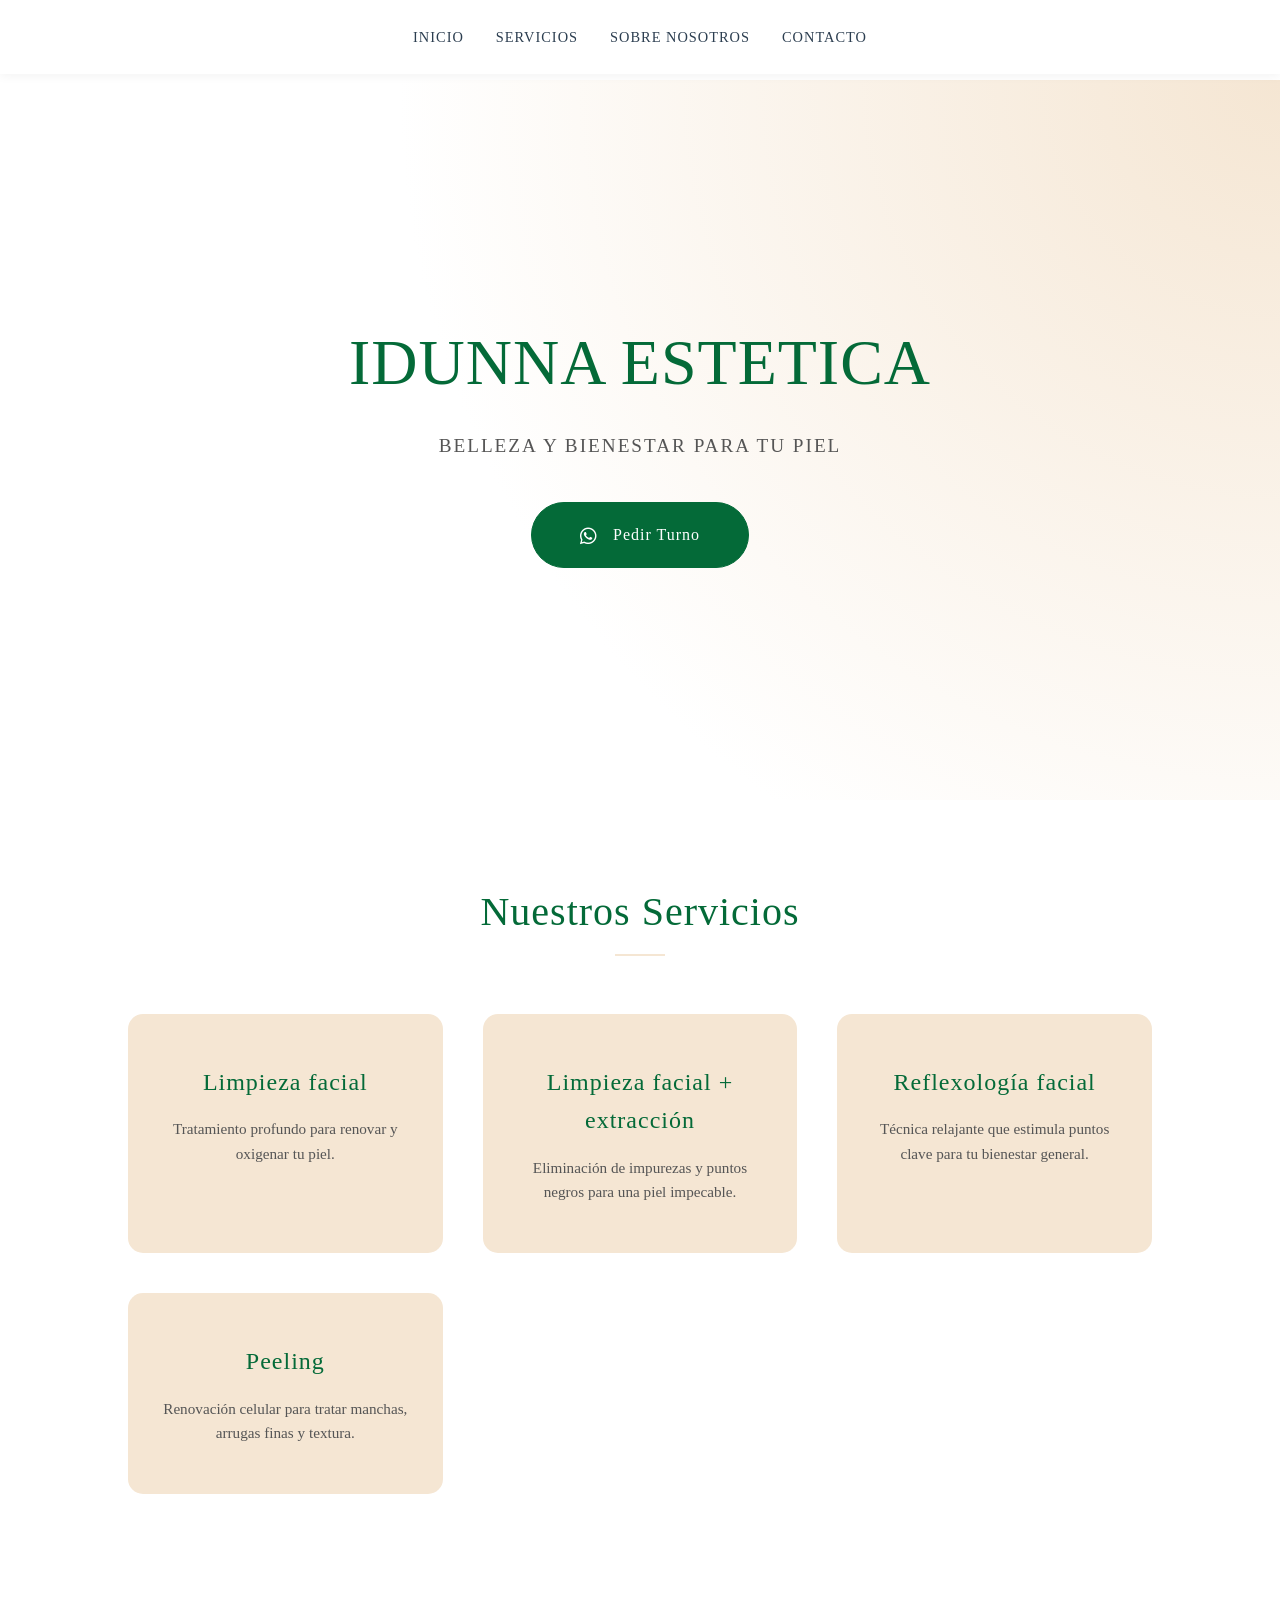
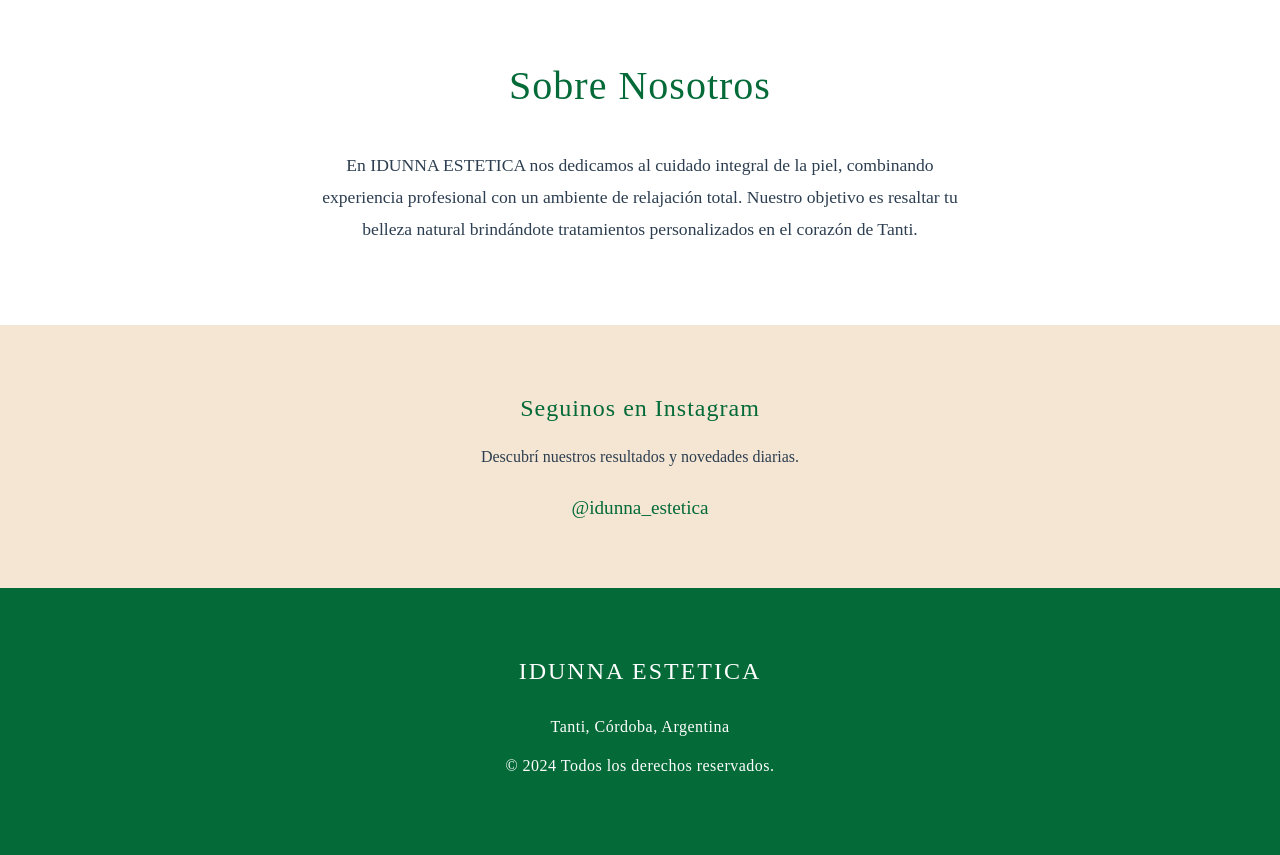
==== index.html @ 8942f12d "Primera versión web IDUNNA ESTETICA" ====
<!DOCTYPE html>
<html lang="es">

<head>
    <meta charset="UTF-8">
    <meta name="viewport" content="width=device-width, initial-scale=1.0">
    <title>IDUNNA ESTETICA - Belleza y bienestar para tu piel</title>
    <link rel="stylesheet" href="style.css">
    <!-- Font Awesome para el icono de WhatsApp -->
    <link rel="stylesheet" href="https://cdnjs.cloudflare.com/ajax/libs/font-awesome/6.0.0/css/all.min.css">

</head>

<body>

    <header>
        <nav>
            <ul>
                <li><a href="#inicio">Inicio</a></li>
                <li><a href="#servicios">Servicios</a></li>
                <li><a href="#sobre-nosotros">Sobre Nosotros</a></li>
                <li><a href="#contacto">Contacto</a></li>
            </ul>
        </nav>
    </header>

    <main>
        <!-- Sección Hero -->
        <section id="inicio">
            <h1>IDUNNA ESTETICA</h1>
            <p>Belleza y bienestar para tu piel</p>
            <a href="https://wa.me/5493541217172?text=Hola%20quiero%20pedir%20un%20turno%20en%20IDUNNA%20ESTETICA%20😊"
                target="_blank" rel="noopener noreferrer">
                <i class="fab fa-whatsapp"></i> Pedir Turno
            </a>
        </section>

        <!-- Sección Servicios -->
        <section id="servicios">
            <h2>Nuestros Servicios</h2>
            <div class="servicios-grid">
                <article class="servicio-card">
                    <h3>Limpieza facial</h3>
                    <p>Tratamiento profundo para renovar y oxigenar tu piel.</p>
                </article>
                <article class="servicio-card">
                    <h3>Limpieza facial + extracción</h3>
                    <p>Eliminación de impurezas y puntos negros para una piel impecable.</p>
                </article>
                <article class="servicio-card">
                    <h3>Reflexología facial</h3>
                    <p>Técnica relajante que estimula puntos clave para tu bienestar general.</p>
                </article>
                <article class="servicio-card">
                    <h3>Peeling</h3>
                    <p>Renovación celular para tratar manchas, arrugas finas y textura.</p>
                </article>
            </div>
        </section>

        <!-- Sección Sobre Nosotros -->
        <section id="sobre-nosotros">
            <h2>Sobre Nosotros</h2>
            <p>En IDUNNA ESTETICA nos dedicamos al cuidado integral de la piel, combinando experiencia profesional con
                un ambiente de relajación total. Nuestro objetivo es resaltar tu belleza natural brindándote
                tratamientos personalizados en el corazón de Tanti.</p>
        </section>

        <!-- Sección Instagram -->
        <section id="instagram">
            <h2>Seguinos en Instagram</h2>
            <p>Descubrí nuestros resultados y novedades diarias.</p>
            <a href="https://www.instagram.com/idunna_estetica?igsh=b3F4aGJtcGxvbm43"
                target="_blank">@idunna_estetica</a>
        </section>
    </main>

    <footer>
        <p>IDUNNA ESTETICA</p>
        <p>Tanti, Córdoba, Argentina</p>
        <p>&copy; 2024 Todos los derechos reservados.</p>
    </footer>

</body>

</html>
---- style.css ----
/* 
   IDUNNA ESTETICA - System Design
   Colors: Verde Esmeralda (#046A38), Beige (#F5E6D3), Blanco (#FFFFFF)
*/

/* Reset & Base Styles */
* {
    margin: 0;
    padding: 0;
    box-sizing: border-box;
}

:root {
    --emerald: #046A38;
    --emerald-light: #068a4a;
    --beige: #F5E6D3;
    --white: #FFFFFF;
    --text-dark: #2C3E50;
    --text-muted: #555555;
    --transition: all 0.3s ease;
}

html {
    scroll-behavior: smooth;
}

body {
    font-family: 'Playfair Display', serif, 'Inter', -apple-system, BlinkMacSystemFont, "Segoe UI", Roboto, sans-serif;
    line-height: 1.6;
    color: var(--text-dark);
    background-color: var(--white);
    overflow-x: hidden;
}

/* Typography Mockup (Using system fonts + fallback for elegance) */
h1,
h2,
h3 {
    font-weight: 500;
    letter-spacing: 1px;
    color: var(--emerald);
}

/* Header & Navigation */
header {
    background-color: var(--white);
    padding: 1.5rem 5%;
    position: fixed;
    width: 100%;
    top: 0;
    z-index: 1000;
    box-shadow: 0 2px 10px rgba(0, 0, 0, 0.05);
}

nav ul {
    display: flex;
    justify-content: center;
    list-style: none;
    gap: 2rem;
}

nav ul li a {
    text-decoration: none;
    color: var(--text-dark);
    font-weight: 400;
    font-size: 0.9rem;
    text-transform: uppercase;
    letter-spacing: 1px;
    transition: var(--transition);
}

nav ul li a:hover {
    color: var(--emerald);
}

/* Main Content Spacing */
main {
    margin-top: 80px;
    /* Offset for fixed header */
}

section {
    padding: 5rem 10%;
    text-align: center;
}

/* Hero Section */
#inicio {
    height: 80vh;
    display: flex;
    flex-direction: column;
    justify-content: center;
    align-items: center;
    background: radial-gradient(circle at top right, var(--beige) 0%, var(--white) 60%);
}

#inicio h1 {
    font-size: 4rem;
    margin-bottom: 1rem;
    animation: fadeInUp 1s ease;
}

#inicio p {
    font-size: 1.2rem;
    color: var(--text-muted);
    margin-bottom: 2.5rem;
    letter-spacing: 2px;
    text-transform: uppercase;
    font-weight: 300;
}

#inicio a {
    background-color: var(--emerald);
    color: var(--white);
    padding: 1.2rem 3rem;
    text-decoration: none;
    border-radius: 50px;
    font-size: 1rem;
    letter-spacing: 1px;
    transition: var(--transition);
    border: 1px solid var(--emerald);
}

#inicio a i {
    margin-right: 10px;
    font-size: 1.2rem;
    vertical-align: middle;
}

#inicio a:hover {
    background-color: transparent;
    color: var(--emerald);
    transform: translateY(-3px);
    box-shadow: 0 5px 15px rgba(4, 106, 56, 0.2);
}

/* Services Section */
#servicios h2 {
    font-size: 2.5rem;
    margin-bottom: 3rem;
    position: relative;
    display: inline-block;
}

#servicios h2::after {
    content: '';
    display: block;
    width: 50px;
    height: 2px;
    background: var(--beige);
    margin: 10px auto;
}

.servicios-grid {
    display: grid;
    grid-template-columns: repeat(auto-fit, minmax(280px, 1fr));
    gap: 2.5rem;
}

.servicio-card {
    background-color: var(--beige);
    padding: 3rem 2rem;
    border-radius: 15px;
    transition: var(--transition);
    border: 1px solid transparent;
}

.servicio-card:hover {
    transform: translateY(-10px);
    box-shadow: 0 15px 30px rgba(0, 0, 0, 0.05);
    border-color: var(--emerald);
}

.servicio-card h3 {
    font-size: 1.5rem;
    margin-bottom: 1rem;
}

.servicio-card p {
    font-size: 0.95rem;
    color: var(--text-muted);
}

/* About Us Section */
#sobre-nosotros {
    background-color: var(--white);
    max-width: 900px;
    margin: 0 auto;
}

#sobre-nosotros h2 {
    font-size: 2.5rem;
    margin-bottom: 2rem;
}

#sobre-nosotros p {
    font-size: 1.1rem;
    line-height: 1.8;
    color: var(--text-dark);
    font-weight: 300;
}

/* Instagram Section */
#instagram {
    background-color: var(--beige);
    padding: 4rem 10%;
}

#instagram h2 {
    margin-bottom: 1rem;
}

#instagram a {
    display: inline-block;
    margin-top: 1.5rem;
    font-size: 1.2rem;
    color: var(--emerald);
    text-decoration: none;
    font-weight: 500;
    transition: var(--transition);
}

#instagram a:hover {
    opacity: 0.7;
    transform: scale(1.05);
}

/* Footer */
footer {
    background-color: var(--emerald);
    color: var(--white);
    padding: 4rem 10%;
    text-align: center;
}

footer p {
    margin-bottom: 0.8rem;
    font-weight: 300;
    letter-spacing: 0.5px;
}

footer p:first-child {
    font-size: 1.5rem;
    letter-spacing: 2px;
    font-weight: 500;
    margin-bottom: 1.5rem;
}

/* Animations */
@keyframes fadeInUp {
    from {
        opacity: 0;
        transform: translateY(20px);
    }

    to {
        opacity: 1;
        transform: translateY(0);
    }
}

/* Responsive Design */
@media (max-width: 768px) {
    #inicio h1 {
        font-size: 2.5rem;
    }

    section {
        padding: 3.5rem 5%;
    }

    nav ul {
        gap: 1rem;
    }

    nav ul li a {
        font-size: 0.75rem;
    }
}
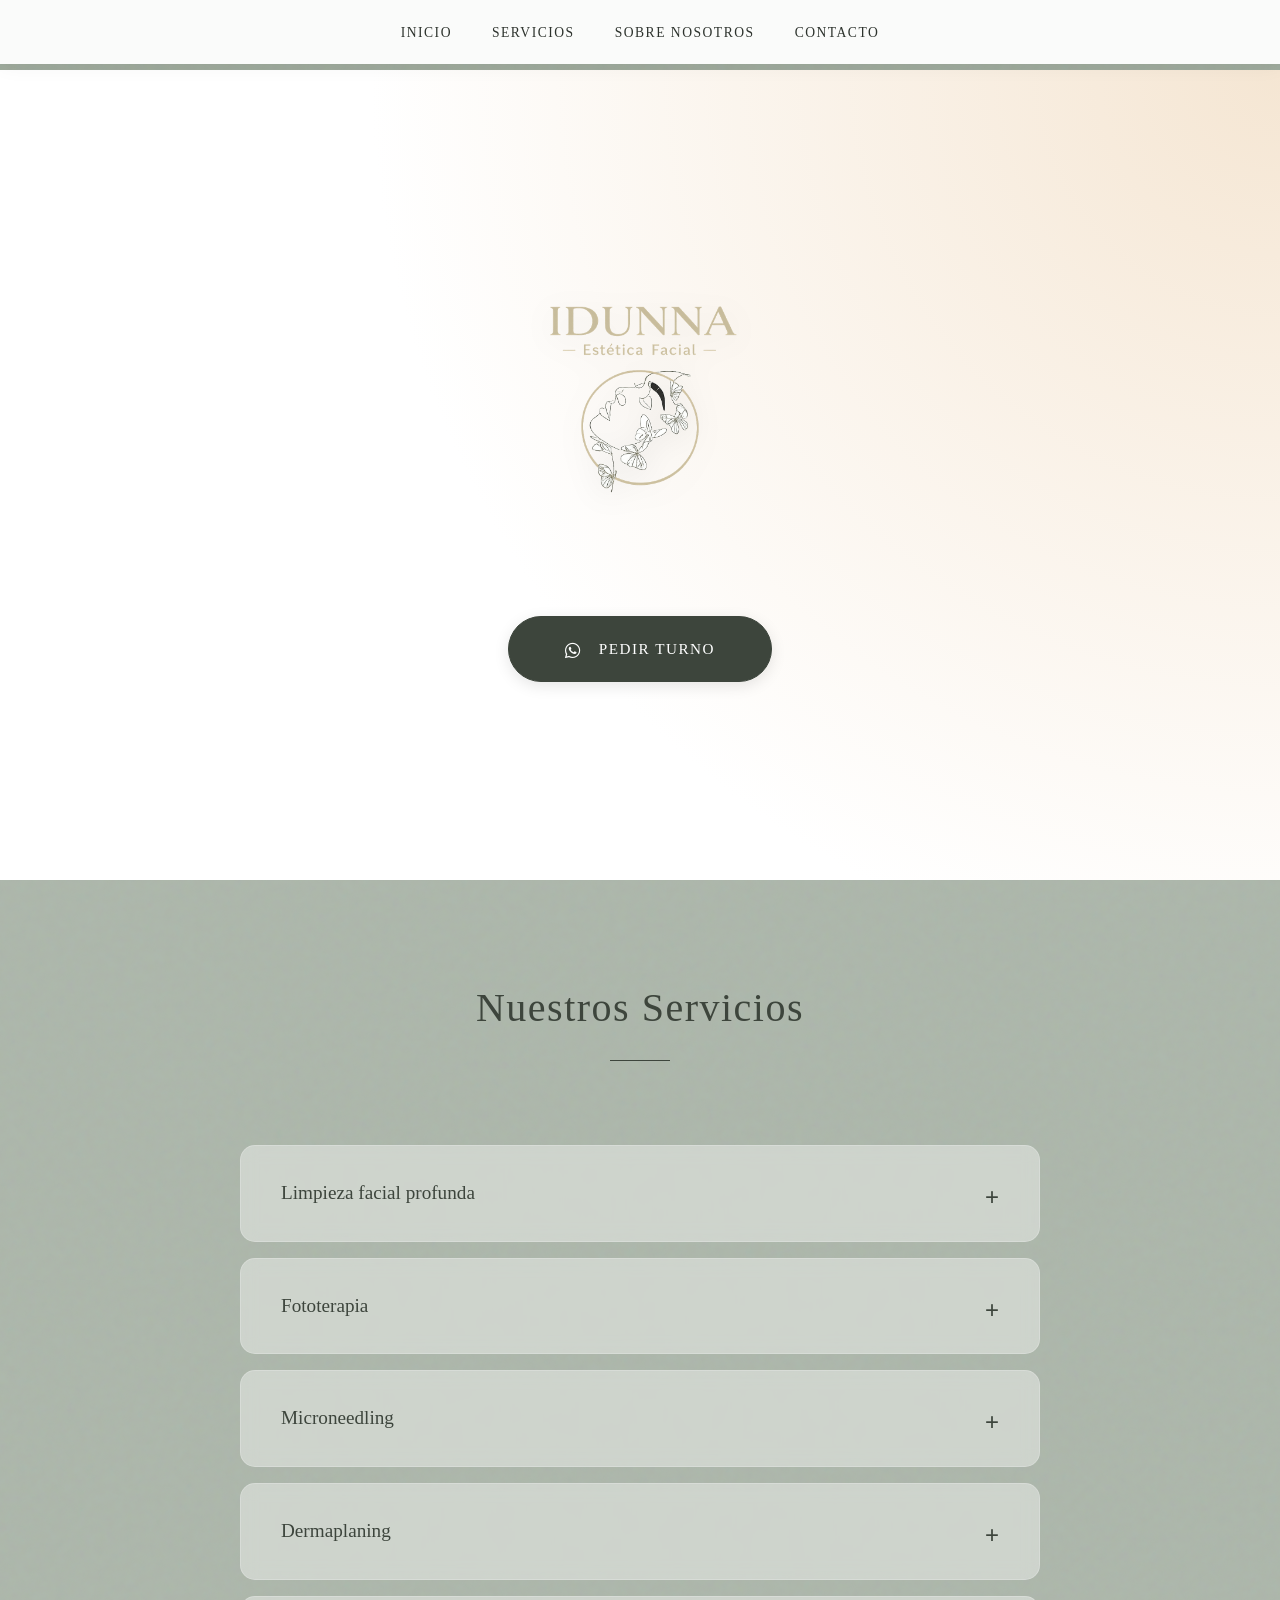
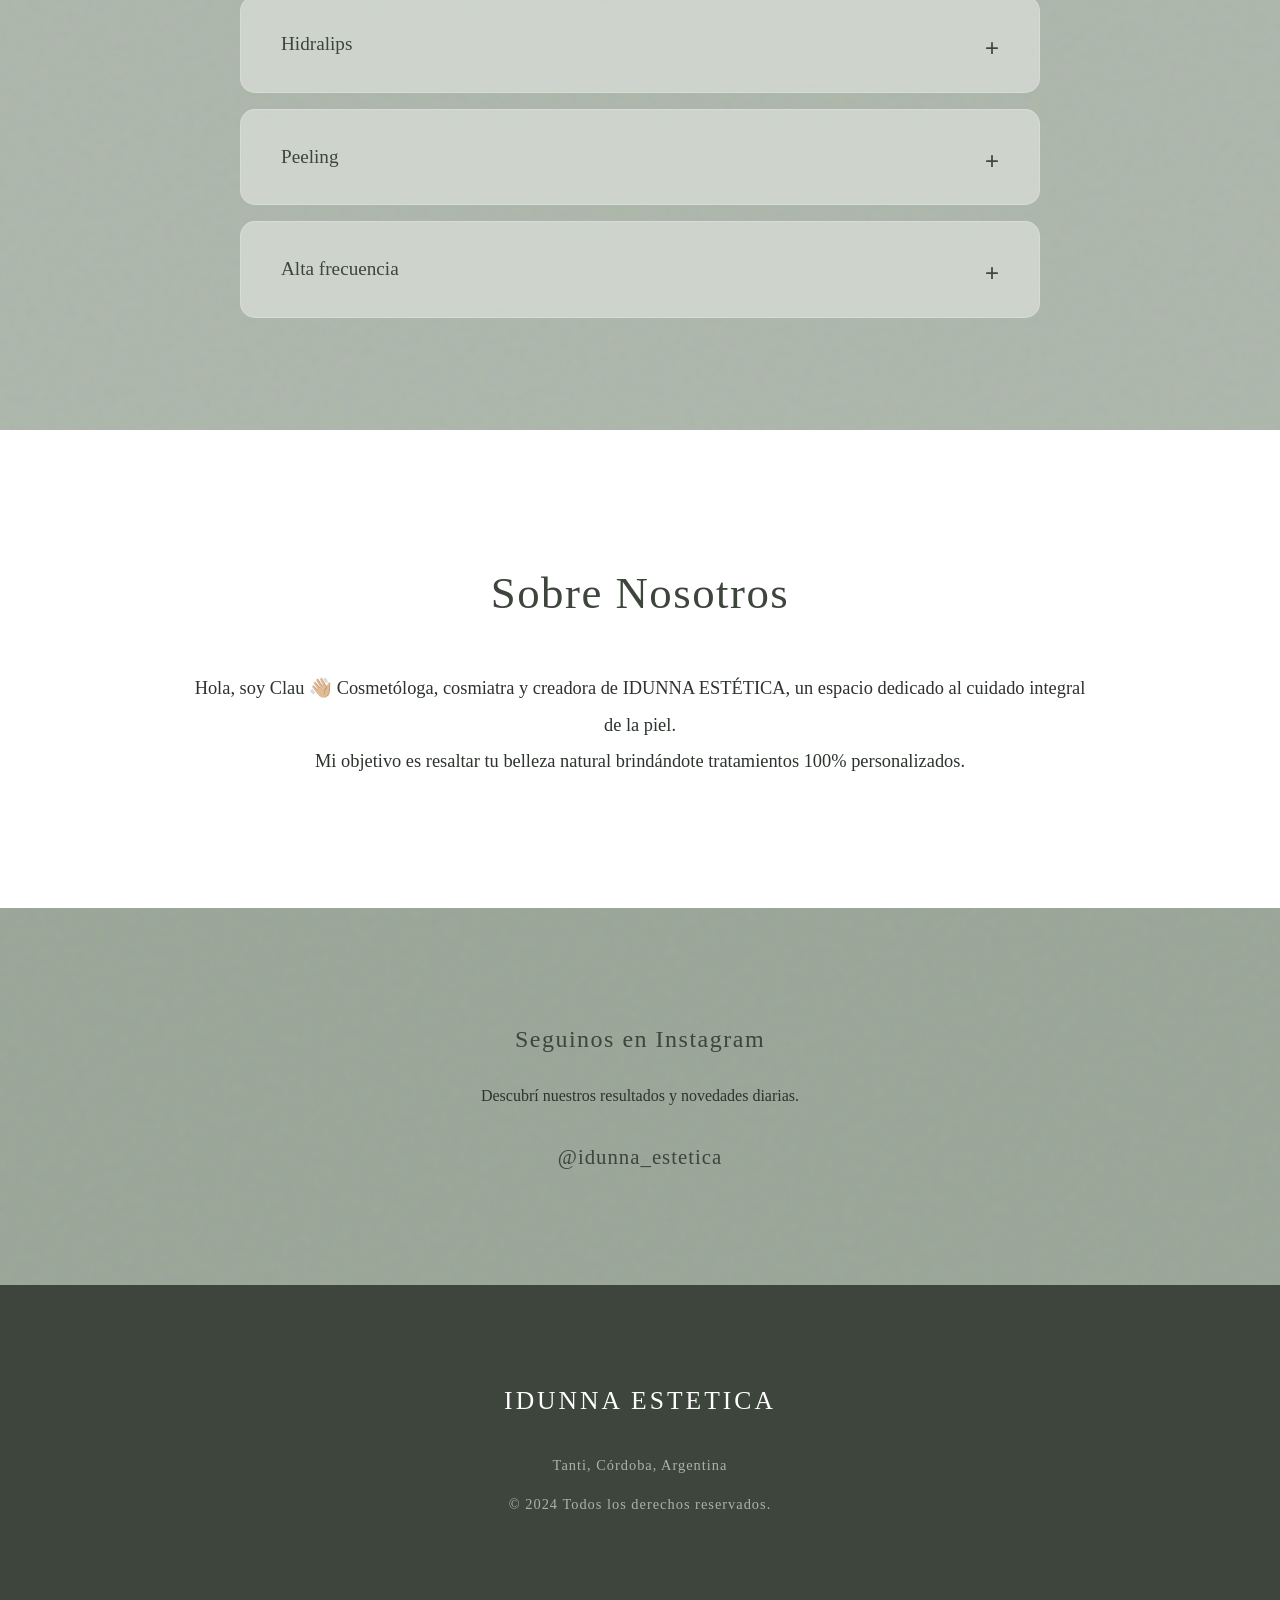
==== commit aaebabd1: "Add files via upload" ====
--- a/index.html
+++ b/index.html
@@ -27,8 +27,8 @@
     <main>
         <!-- Sección Hero -->
         <section id="inicio">
-            <h1>IDUNNA ESTETICA</h1>
-            <p>Belleza y bienestar para tu piel</p>
+            <img src="logo.png" alt="IDUNNA ESTETICA" class="hero-logo">
+
             <a href="https://wa.me/5493541217172?text=Hola%20quiero%20pedir%20un%20turno%20en%20IDUNNA%20ESTETICA%20😊"
                 target="_blank" rel="noopener noreferrer">
                 <i class="fab fa-whatsapp"></i> Pedir Turno
@@ -38,32 +38,93 @@
         <!-- Sección Servicios -->
         <section id="servicios">
             <h2>Nuestros Servicios</h2>
-            <div class="servicios-grid">
-                <article class="servicio-card">
-                    <h3>Limpieza facial</h3>
-                    <p>Tratamiento profundo para renovar y oxigenar tu piel.</p>
-                </article>
-                <article class="servicio-card">
-                    <h3>Limpieza facial + extracción</h3>
-                    <p>Eliminación de impurezas y puntos negros para una piel impecable.</p>
-                </article>
-                <article class="servicio-card">
-                    <h3>Reflexología facial</h3>
-                    <p>Técnica relajante que estimula puntos clave para tu bienestar general.</p>
-                </article>
-                <article class="servicio-card">
-                    <h3>Peeling</h3>
-                    <p>Renovación celular para tratar manchas, arrugas finas y textura.</p>
-                </article>
+            <div class="servicios-accordion">
+                <details class="servicio-item">
+                    <summary>Limpieza facial profunda</summary>
+                    <div class="servicio-content">
+                        <p>Turno de 1hr aprox. Donde realizaremos:</p>
+                        <ul>
+                            <li>Revisión del rostro y ficha de paciente</li>
+                            <li>Higiene de la piel</li>
+                            <li>Exfoliación personalizada</li>
+                            <li>Extracción de comedones y pústulas de ser necesario</li>
+                            <li>Descongestión de la piel</li>
+                            <li>Hidratación del rostro</li>
+                            <li>Protección solar</li>
+                        </ul>
+                    </div>
+                </details>
+
+                <details class="servicio-item">
+                    <summary>Fototerapia</summary>
+                    <div class="servicio-content">
+                        <p>Utiliza la energía de la luz para estimular las células de la piel, ayudando a mejorar la
+                            producción de colágeno, reducir la inflamación, combatir bacterias y mejorar el tono.</p>
+                    </div>
+                </details>
+
+                <details class="servicio-item">
+                    <summary>Microneedling</summary>
+                    <div class="servicio-content">
+                        <p>Ideal para:</p>
+                        <ul>
+                            <li>Rejuvenecer la piel</li>
+                            <li>Reducir líneas de expresión y arruguitas</li>
+                            <li>Mejorar cicatrices</li>
+                            <li>Atenuar manchas</li>
+                            <li>Minimizar poros dilatados</li>
+                        </ul>
+                    </div>
+                </details>
+
+                <details class="servicio-item">
+                    <summary>Dermaplaning</summary>
+                    <div class="servicio-content">
+                        <ul>
+                            <li>Elimina células muertas</li>
+                            <li>Retira vello superficial</li>
+                        </ul>
+                        <p><strong>Resultado:</strong> piel suave y luminosa.</p>
+                    </div>
+                </details>
+
+                <details class="servicio-item">
+                    <summary>Hidralips</summary>
+                    <div class="servicio-content">
+                        <p>Hidratación de labios mediante microneedling. Regeneración celular y rejuvenecimiento. Ideal
+                            para labios secos o envejecidos.</p>
+                    </div>
+                </details>
+
+                <details class="servicio-item">
+                    <summary>Peeling</summary>
+                    <div class="servicio-content">
+                        <p>Renovación celular para tratar manchas, arrugas finas y textura.</p>
+                    </div>
+                </details>
+
+                <details class="servicio-item">
+                    <summary>Alta frecuencia</summary>
+                    <div class="servicio-content">
+                        <p>Beneficios:</p>
+                        <ul>
+                            <li>Acción antibacteriana</li>
+                            <li>Oxigenación y circulación</li>
+                            <li>Cicatrización y descongestión</li>
+                            <li>Estimula colágeno y elastina</li>
+                            <li>Corrige flacidez facial</li>
+                        </ul>
+                    </div>
+                </details>
             </div>
         </section>
 
         <!-- Sección Sobre Nosotros -->
         <section id="sobre-nosotros">
             <h2>Sobre Nosotros</h2>
-            <p>En IDUNNA ESTETICA nos dedicamos al cuidado integral de la piel, combinando experiencia profesional con
-                un ambiente de relajación total. Nuestro objetivo es resaltar tu belleza natural brindándote
-                tratamientos personalizados en el corazón de Tanti.</p>
+            <p>Hola, soy Clau 👋🏼 Cosmetóloga, cosmiatra y creadora de IDUNNA ESTÉTICA, un espacio dedicado al cuidado
+                integral de la piel. <br> Mi objetivo es resaltar tu belleza natural brindándote tratamientos 100%
+                personalizados.</p>
         </section>
 
         <!-- Sección Instagram -->
--- a/style.css
+++ b/style.css
@@ -1,6 +1,6 @@
 /* 
    IDUNNA ESTETICA - System Design
-   Colors: Verde Esmeralda (#046A38), Beige (#F5E6D3), Blanco (#FFFFFF)
+   Theme: Sage Green (#9DA99B) & Gold (#C6A75E)
 */
 
 /* Reset & Base Styles */
@@ -11,13 +11,17 @@
 }
 
 :root {
-    --emerald: #046A38;
-    --emerald-light: #068a4a;
+    --sage: #9DA99B;
+    --sage-light: #C4CFC3;
+    --sage-dark: #3D453C;
+    /* Contraste para botones y texto */
+    --gold: #C6A75E;
     --beige: #F5E6D3;
     --white: #FFFFFF;
-    --text-dark: #2C3E50;
-    --text-muted: #555555;
-    --transition: all 0.3s ease;
+    --cream: #F8F9FA;
+    --text-dark: #2D332D;
+    --text-muted: #5B635B;
+    --transition: all 0.4s cubic-bezier(0.165, 0.84, 0.44, 1);
 }
 
 html {
@@ -28,65 +32,67 @@
     font-family: 'Playfair Display', serif, 'Inter', -apple-system, BlinkMacSystemFont, "Segoe UI", Roboto, sans-serif;
     line-height: 1.6;
     color: var(--text-dark);
-    background-color: var(--white);
+    background-color: var(--sage);
+    background-image: url("data:image/svg+xml,%3Csvg viewBox='0 0 200 200' xmlns='http://www.w3.org/2000/svg'%3E%3Cfilter id='noiseFilter'%3E%3CfeTurbulence type='fractalNoise' baseFrequency='0.65' numOctaves='3' stitchTiles='stitch'/%3E%3C/filter%3E%3Crect width='100%25' height='100%25' opacity='0.05' filter='url(%23noiseFilter)'/%3E%3C/svg%3E");
     overflow-x: hidden;
 }
 
-/* Typography Mockup (Using system fonts + fallback for elegance) */
+/* Typography */
 h1,
 h2,
 h3 {
     font-weight: 500;
-    letter-spacing: 1px;
-    color: var(--emerald);
+    letter-spacing: 1.5px;
+    color: var(--sage-dark);
 }
 
 /* Header & Navigation */
 header {
-    background-color: var(--white);
-    padding: 1.5rem 5%;
+    background-color: rgba(255, 255, 255, 0.95);
+    backdrop-filter: blur(10px);
+    padding: 1.2rem 5%;
     position: fixed;
     width: 100%;
     top: 0;
     z-index: 1000;
-    box-shadow: 0 2px 10px rgba(0, 0, 0, 0.05);
+    box-shadow: 0 2px 20px rgba(0, 0, 0, 0.05);
 }
 
 nav ul {
     display: flex;
     justify-content: center;
     list-style: none;
-    gap: 2rem;
+    gap: 2.5rem;
 }
 
 nav ul li a {
     text-decoration: none;
     color: var(--text-dark);
     font-weight: 400;
-    font-size: 0.9rem;
+    font-size: 0.85rem;
     text-transform: uppercase;
-    letter-spacing: 1px;
+    letter-spacing: 1.5px;
     transition: var(--transition);
 }
 
 nav ul li a:hover {
-    color: var(--emerald);
+    color: var(--sage-dark);
+    opacity: 0.7;
 }
 
 /* Main Content Spacing */
 main {
-    margin-top: 80px;
-    /* Offset for fixed header */
+    margin-top: 70px;
 }
 
 section {
-    padding: 5rem 10%;
+    padding: 6rem 10%;
     text-align: center;
 }
 
 /* Hero Section */
 #inicio {
-    height: 80vh;
+    height: 90vh;
     display: flex;
     flex-direction: column;
     justify-content: center;
@@ -94,50 +100,51 @@
     background: radial-gradient(circle at top right, var(--beige) 0%, var(--white) 60%);
 }
 
-#inicio h1 {
-    font-size: 4rem;
-    margin-bottom: 1rem;
-    animation: fadeInUp 1s ease;
-}
-
-#inicio p {
-    font-size: 1.2rem;
-    color: var(--text-muted);
-    margin-bottom: 2.5rem;
-    letter-spacing: 2px;
-    text-transform: uppercase;
-    font-weight: 300;
+.hero-logo {
+    max-width: 300px;
+    width: 80%;
+    height: auto;
+    margin-bottom: 3rem;
+    filter: drop-shadow(0 5px 15px rgba(0, 0, 0, 0.08));
+    animation: fadeInUp 1.2s ease;
 }
 
 #inicio a {
-    background-color: var(--emerald);
+    background-color: var(--sage-dark);
     color: var(--white);
-    padding: 1.2rem 3rem;
+    padding: 1.25rem 3.5rem;
     text-decoration: none;
     border-radius: 50px;
-    font-size: 1rem;
-    letter-spacing: 1px;
-    transition: var(--transition);
-    border: 1px solid var(--emerald);
+    font-size: 0.95rem;
+    letter-spacing: 1.5px;
+    text-transform: uppercase;
+    transition: var(--transition);
+    border: 1px solid var(--sage-dark);
+    box-shadow: 0 4px 15px rgba(0, 0, 0, 0.1);
 }
 
 #inicio a i {
-    margin-right: 10px;
-    font-size: 1.2rem;
+    margin-right: 12px;
+    font-size: 1.1rem;
     vertical-align: middle;
 }
 
 #inicio a:hover {
-    background-color: transparent;
-    color: var(--emerald);
+    background-color: #2D332D;
+    /* Tono más oscuro para hover */
+    border-color: #2D332D;
     transform: translateY(-3px);
-    box-shadow: 0 5px 15px rgba(4, 106, 56, 0.2);
-}
-
-/* Services Section */
+    box-shadow: 0 8px 25px rgba(0, 0, 0, 0.15);
+}
+
+/* Services Section (Accordion) */
+#servicios {
+    background-color: rgba(255, 255, 255, 0.15);
+}
+
 #servicios h2 {
     font-size: 2.5rem;
-    margin-bottom: 3rem;
+    margin-bottom: 4rem;
     position: relative;
     display: inline-block;
 }
@@ -145,112 +152,172 @@
 #servicios h2::after {
     content: '';
     display: block;
-    width: 50px;
-    height: 2px;
-    background: var(--beige);
-    margin: 10px auto;
-}
-
-.servicios-grid {
-    display: grid;
-    grid-template-columns: repeat(auto-fit, minmax(280px, 1fr));
-    gap: 2.5rem;
-}
-
-.servicio-card {
-    background-color: var(--beige);
-    padding: 3rem 2rem;
+    width: 60px;
+    height: 1px;
+    background: var(--sage-dark);
+    margin: 20px auto;
+}
+
+.servicios-accordion {
+    max-width: 800px;
+    margin: 0 auto;
+    text-align: left;
+}
+
+.servicio-item {
+    background-color: rgba(255, 255, 255, 0.4);
+    backdrop-filter: blur(8px);
+    margin-bottom: 1rem;
     border-radius: 15px;
-    transition: var(--transition);
-    border: 1px solid transparent;
-}
-
-.servicio-card:hover {
-    transform: translateY(-10px);
-    box-shadow: 0 15px 30px rgba(0, 0, 0, 0.05);
-    border-color: var(--emerald);
-}
-
-.servicio-card h3 {
+    border: 1px solid rgba(255, 255, 255, 0.2);
+    overflow: hidden;
+    transition: var(--transition);
+}
+
+.servicio-item:hover {
+    background-color: rgba(255, 255, 255, 0.6);
+    box-shadow: 0 10px 30px rgba(0, 0, 0, 0.05);
+}
+
+.servicio-item summary {
+    padding: 2rem 2.5rem;
+    cursor: pointer;
+    font-family: 'Playfair Display', serif;
+    font-size: 1.2rem;
+    font-weight: 500;
+    color: var(--sage-dark);
+    list-style: none;
+    /* Hide default arrow */
+    position: relative;
+    transition: var(--transition);
+}
+
+.servicio-item summary::-webkit-details-marker {
+    display: none;
+}
+
+.servicio-item summary::after {
+    content: '+';
+    position: absolute;
+    right: 2.5rem;
+    font-family: 'Inter', sans-serif;
     font-size: 1.5rem;
+    font-weight: 300;
+    transition: transform 0.4s ease;
+}
+
+.servicio-item[open] summary::after {
+    transform: rotate(45deg);
+}
+
+.servicio-content {
+    padding: 0 2.5rem 2.5rem;
+    color: var(--text-muted);
+    font-size: 1rem;
+    line-height: 1.8;
+    animation: fadeInDown 0.4s ease;
+}
+
+.servicio-content p {
     margin-bottom: 1rem;
 }
 
-.servicio-card p {
-    font-size: 0.95rem;
-    color: var(--text-muted);
+.servicio-content ul {
+    list-style: none;
+    padding-left: 0;
+}
+
+.servicio-content li {
+    position: relative;
+    padding-left: 1.5rem;
+    margin-bottom: 0.5rem;
+}
+
+.servicio-content li::before {
+    content: '•';
+    position: absolute;
+    left: 0;
+    color: var(--gold);
+    font-weight: bold;
 }
 
 /* About Us Section */
 #sobre-nosotros {
     background-color: var(--white);
+    max-width: 100%;
+    padding: 8rem 10%;
+}
+
+#sobre-nosotros h2 {
+    font-size: 2.8rem;
+    margin-bottom: 2.5rem;
+}
+
+#sobre-nosotros p {
+    font-size: 1.15rem;
+    line-height: 2;
+    color: var(--text-dark);
+    font-weight: 300;
     max-width: 900px;
     margin: 0 auto;
 }
 
-#sobre-nosotros h2 {
-    font-size: 2.5rem;
-    margin-bottom: 2rem;
-}
-
-#sobre-nosotros p {
-    font-size: 1.1rem;
-    line-height: 1.8;
-    color: var(--text-dark);
-    font-weight: 300;
-}
-
 /* Instagram Section */
 #instagram {
-    background-color: var(--beige);
-    padding: 4rem 10%;
+    background-color: rgba(0, 0, 0, 0.02);
+    padding: 7rem 10%;
 }
 
 #instagram h2 {
-    margin-bottom: 1rem;
+    margin-bottom: 1.5rem;
 }
 
 #instagram a {
     display: inline-block;
-    margin-top: 1.5rem;
-    font-size: 1.2rem;
-    color: var(--emerald);
+    margin-top: 2rem;
+    font-size: 1.3rem;
+    color: var(--sage-dark);
     text-decoration: none;
     font-weight: 500;
+    letter-spacing: 1px;
     transition: var(--transition);
 }
 
 #instagram a:hover {
-    opacity: 0.7;
-    transform: scale(1.05);
+    opacity: 0.6;
+    transform: scale(1.02);
 }
 
 /* Footer */
 footer {
-    background-color: var(--emerald);
+    background-color: var(--sage-dark);
+    color: var(--sage-light);
+    padding: 6rem 10%;
+    text-align: center;
+}
+
+footer p {
+    margin-bottom: 1rem;
+    font-weight: 300;
+    font-size: 0.9rem;
+    letter-spacing: 1px;
+    opacity: 0.8;
+}
+
+footer p:first-child {
+    font-size: 1.6rem;
+    letter-spacing: 3px;
+    font-weight: 500;
+    margin-bottom: 2rem;
+    opacity: 1;
     color: var(--white);
-    padding: 4rem 10%;
-    text-align: center;
-}
-
-footer p {
-    margin-bottom: 0.8rem;
-    font-weight: 300;
-    letter-spacing: 0.5px;
-}
-
-footer p:first-child {
-    font-size: 1.5rem;
-    letter-spacing: 2px;
-    font-weight: 500;
-    margin-bottom: 1.5rem;
 }
 
 /* Animations */
 @keyframes fadeInUp {
     from {
         opacity: 0;
-        transform: translateY(20px);
+        transform: translateY(30px);
     }
 
     to {
@@ -259,21 +326,46 @@
     }
 }
 
+@keyframes fadeInDown {
+    from {
+        opacity: 0;
+        transform: translateY(-10px);
+    }
+
+    to {
+        opacity: 1;
+        transform: translateY(0);
+    }
+}
+
 /* Responsive Design */
 @media (max-width: 768px) {
-    #inicio h1 {
-        font-size: 2.5rem;
-    }
-
     section {
-        padding: 3.5rem 5%;
+        padding: 4rem 5%;
     }
 
     nav ul {
-        gap: 1rem;
+        gap: 1.2rem;
     }
 
     nav ul li a {
         font-size: 0.75rem;
     }
+
+    #sobre-nosotros h2 {
+        font-size: 2.2rem;
+    }
+
+    .servicio-item summary {
+        padding: 1.5rem;
+        font-size: 1.1rem;
+    }
+
+    .servicio-item summary::after {
+        right: 1.5rem;
+    }
+
+    .servicio-content {
+        padding: 0 1.5rem 1.5rem;
+    }
 }
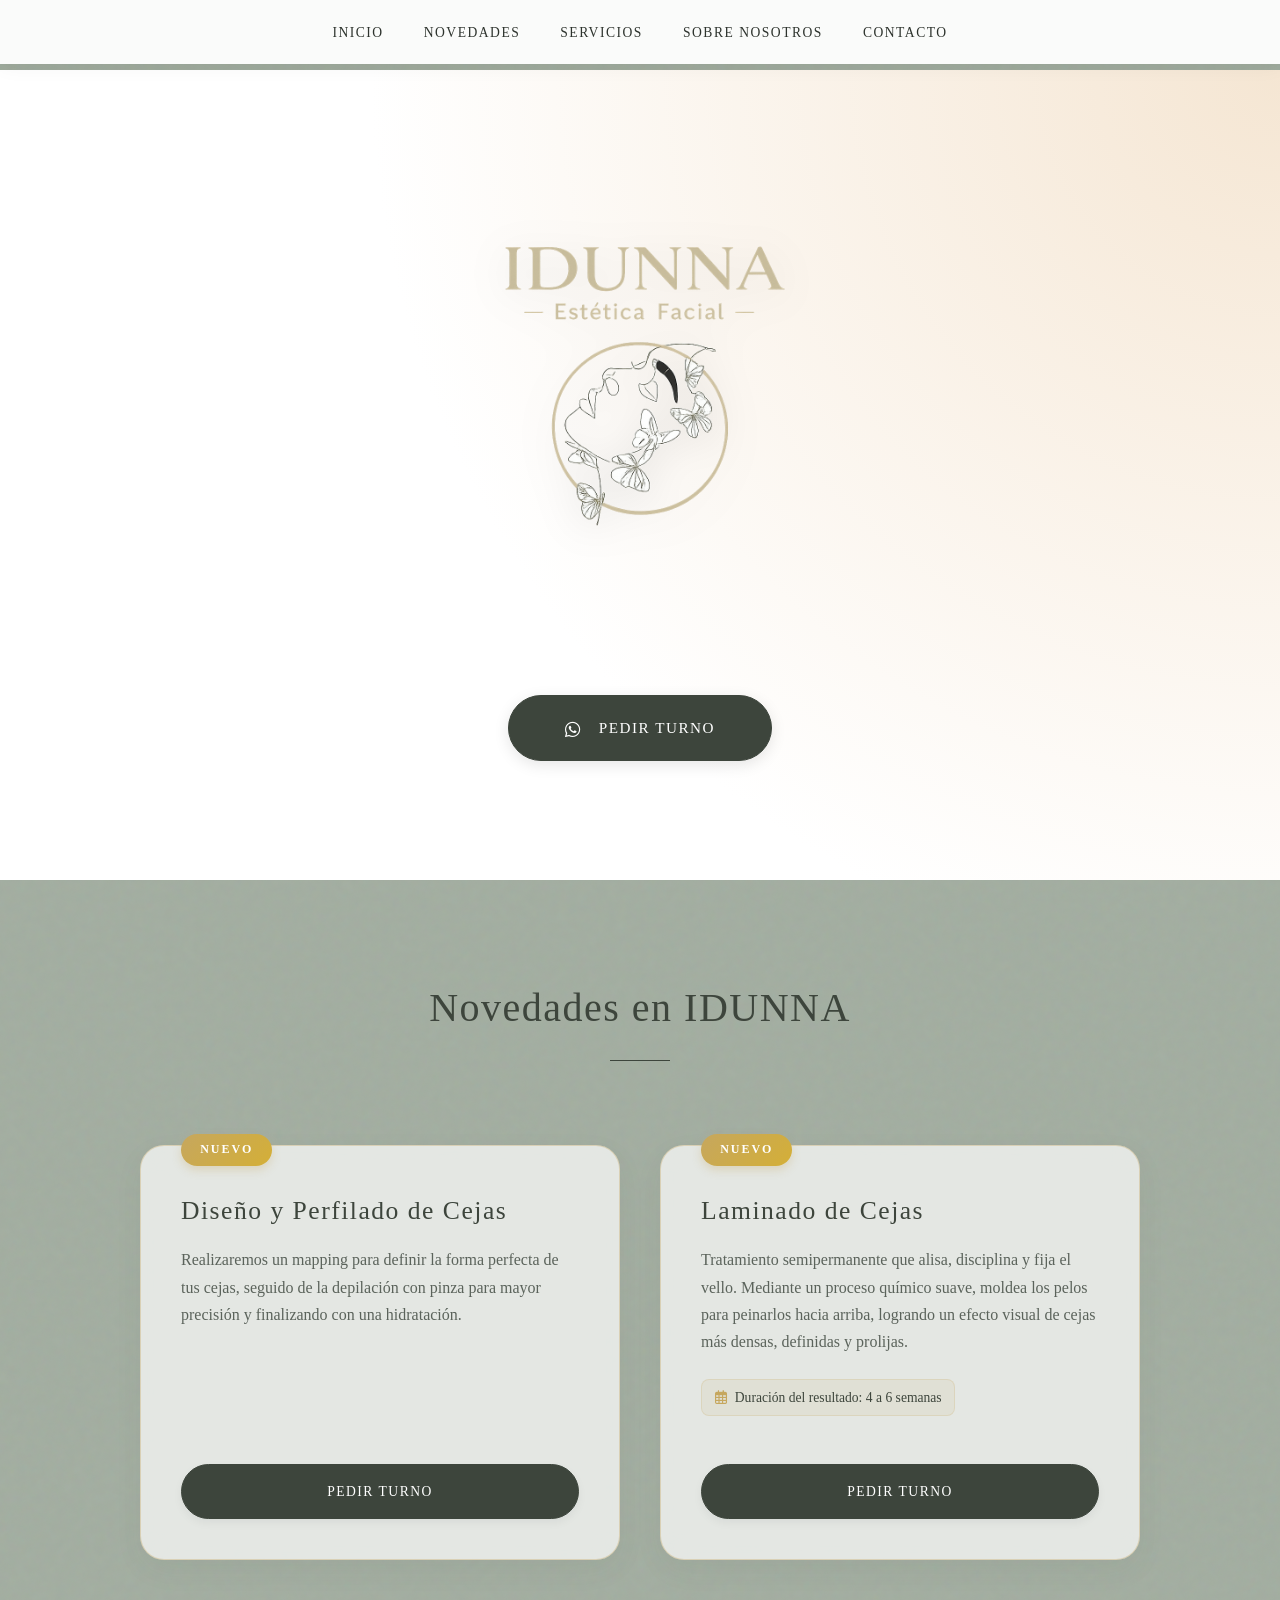
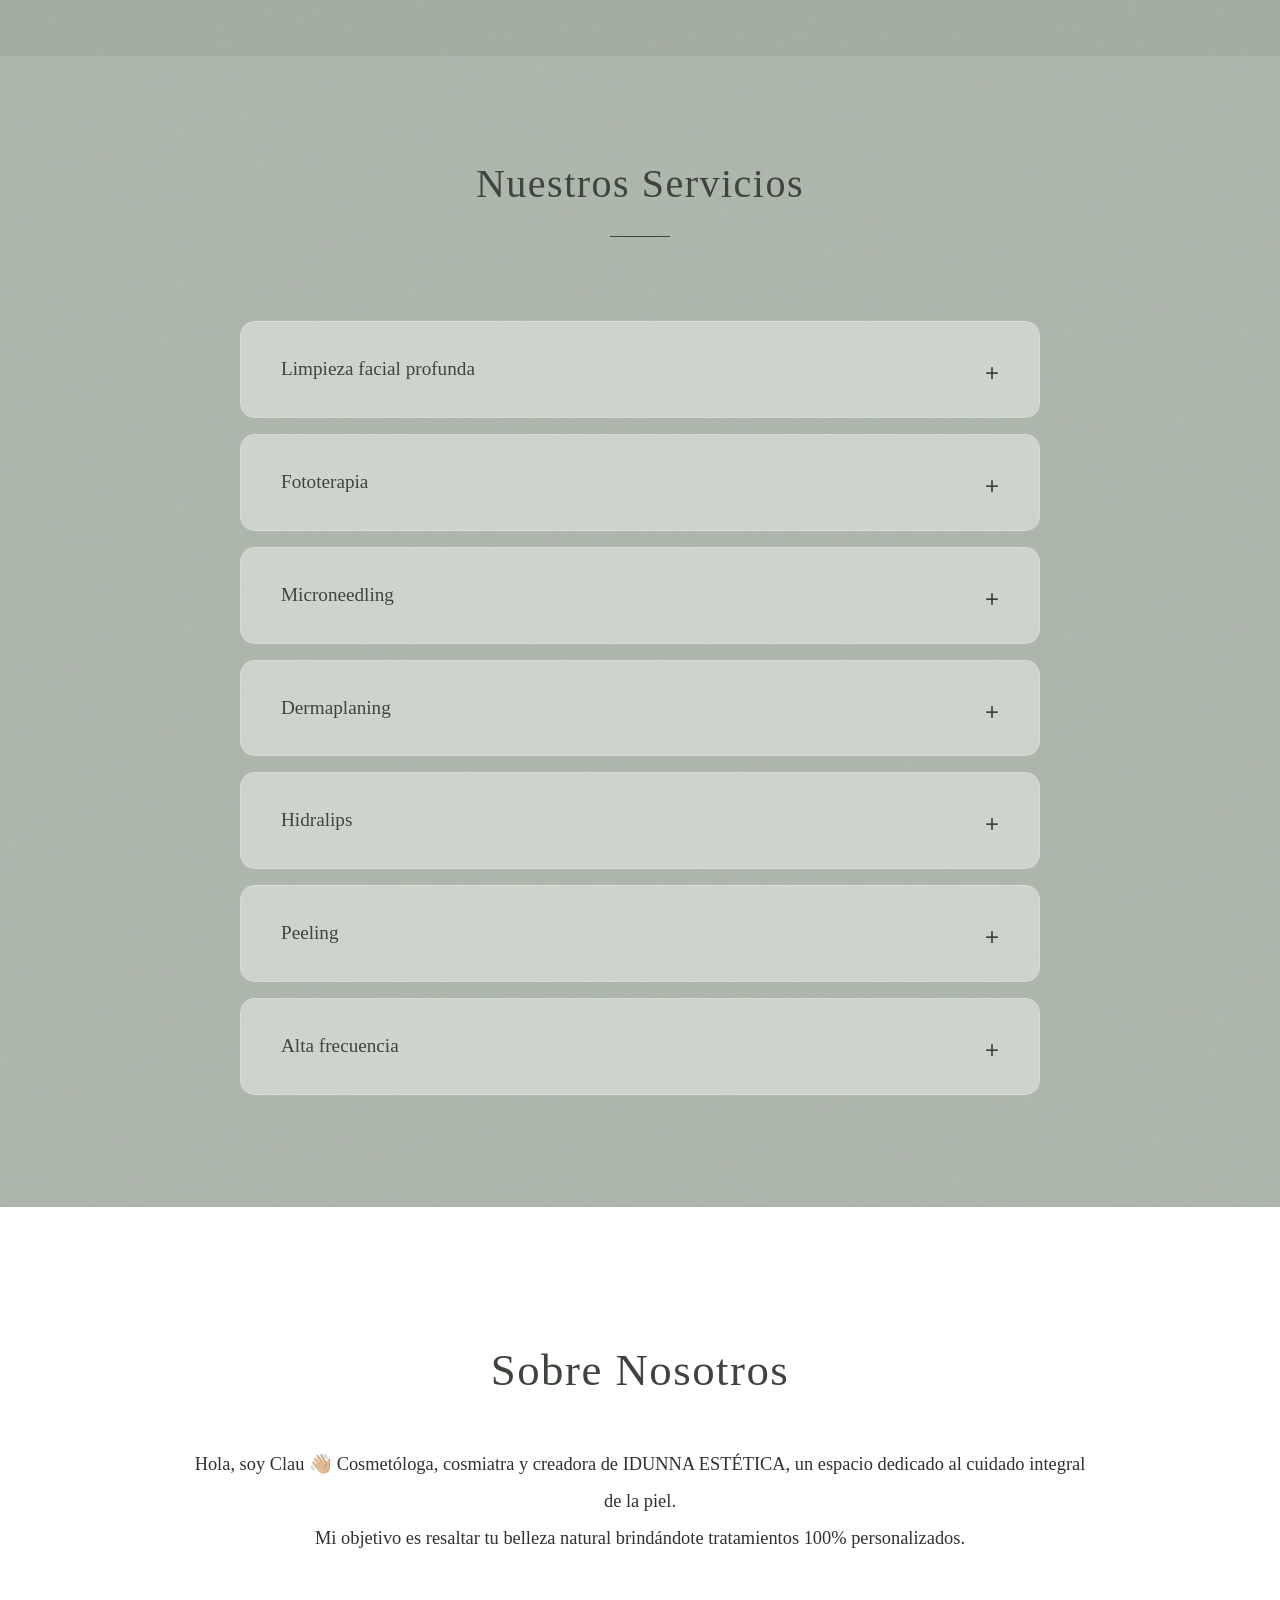
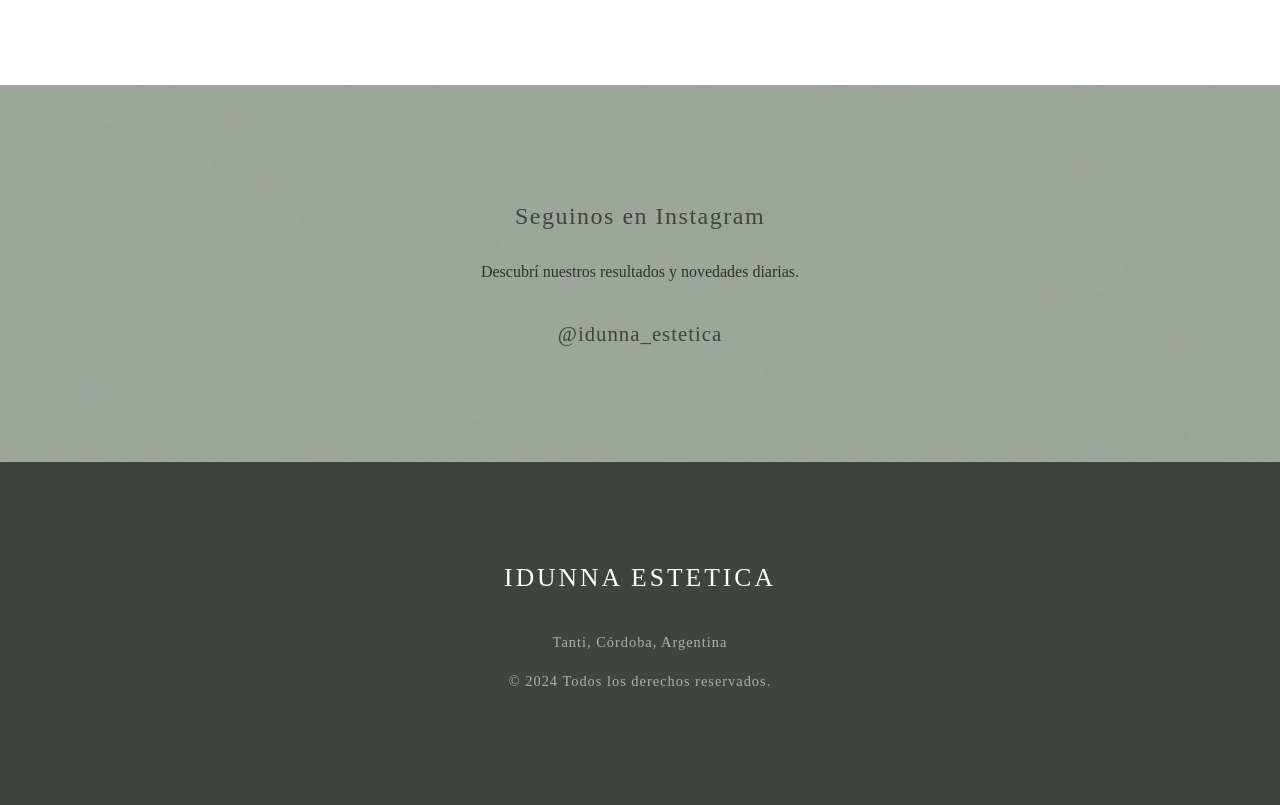
==== commit 3a5f3404: "Add files via upload" ====
--- a/index.html
+++ b/index.html
@@ -17,6 +17,7 @@
         <nav>
             <ul>
                 <li><a href="#inicio">Inicio</a></li>
+                <li><a href="#novedades">Novedades</a></li>
                 <li><a href="#servicios">Servicios</a></li>
                 <li><a href="#sobre-nosotros">Sobre Nosotros</a></li>
                 <li><a href="#contacto">Contacto</a></li>
@@ -33,6 +34,49 @@
                 target="_blank" rel="noopener noreferrer">
                 <i class="fab fa-whatsapp"></i> Pedir Turno
             </a>
+        </section>
+
+        <!-- Sección Novedades -->
+        <section id="novedades">
+            <h2>Novedades en IDUNNA</h2>
+            <div class="novedades-grid">
+                <div class="novedad-card reveal">
+                    <span class="badge-nuevo">NUEVO</span>
+                    <div class="novedad-content">
+                        <h3>Diseño y Perfilado de Cejas</h3>
+                        <p class="novedad-desc">
+                            Realizaremos un mapping para definir la forma perfecta de tus cejas, seguido de la depilación con pinza para mayor precisión y finalizando con una hidratación.
+                        </p>
+                    </div>
+                    <div class="novedad-footer">
+                        <a href="https://wa.me/5493541217172?text=Hola%20quiero%20pedir%20un%20turno%20para%20Dise%C3%B1o%20y%20Perfilado%20de%20Cejas%20en%20IDUNNA%20ESTETICA%20%F0%9F%98%8A"
+                            target="_blank" rel="noopener noreferrer" class="novedad-btn">
+                            Pedir Turno
+                        </a>
+                    </div>
+                </div>
+
+                <div class="novedad-card reveal">
+                    <span class="badge-nuevo">NUEVO</span>
+                    <div class="novedad-content">
+                        <h3>Laminado de Cejas</h3>
+                        <p class="novedad-desc">
+                            Tratamiento semipermanente que alisa, disciplina y fija el vello. Mediante un proceso químico suave, moldea los pelos para peinarlos hacia arriba, logrando un efecto visual de cejas más densas, definidas y prolijas.
+                        </p>
+                        <div class="novedad-meta">
+                            <span class="duracion-badge">
+                                <i class="far fa-calendar-alt"></i> Duración del resultado: 4 a 6 semanas
+                            </span>
+                        </div>
+                    </div>
+                    <div class="novedad-footer">
+                        <a href="https://wa.me/5493541217172?text=Hola%20quiero%20pedir%20un%20turno%20para%20Laminado%20de%20Cejas%20en%20IDUNNA%20ESTETICA%20%F0%9F%98%8A"
+                            target="_blank" rel="noopener noreferrer" class="novedad-btn">
+                            Pedir Turno
+                        </a>
+                    </div>
+                </div>
+            </div>
         </section>
 
         <!-- Sección Servicios -->
@@ -142,6 +186,28 @@
         <p>&copy; 2024 Todos los derechos reservados.</p>
     </footer>
 
+    <script>
+        document.addEventListener('DOMContentLoaded', () => {
+            const reveals = document.querySelectorAll('.reveal');
+            
+            const revealOnScroll = new IntersectionObserver((entries, observer) => {
+                entries.forEach(entry => {
+                    if (entry.isIntersecting) {
+                        entry.target.classList.add('visible');
+                        observer.unobserve(entry.target);
+                    }
+                });
+            }, {
+                threshold: 0.1,
+                rootMargin: '0px 0px -50px 0px'
+            });
+            
+            reveals.forEach(reveal => {
+                revealOnScroll.observe(reveal);
+            });
+        });
+    </script>
+
 </body>
 
 </html>
--- a/style.css
+++ b/style.css
@@ -101,11 +101,11 @@
 }
 
 .hero-logo {
-    max-width: 300px;
-    width: 80%;
+    max-width: 450px;
+    width: 90%;
     height: auto;
-    margin-bottom: 3rem;
-    filter: drop-shadow(0 5px 15px rgba(0, 0, 0, 0.08));
+    margin-bottom: 3.5rem;
+    filter: drop-shadow(0 5px 20px rgba(0, 0, 0, 0.1));
     animation: fadeInUp 1.2s ease;
 }
 
@@ -135,6 +135,155 @@
     border-color: #2D332D;
     transform: translateY(-3px);
     box-shadow: 0 8px 25px rgba(0, 0, 0, 0.15);
+}
+
+/* Novedades Section */
+#novedades {
+    background-color: rgba(255, 255, 255, 0.05);
+}
+
+#novedades h2 {
+    font-size: 2.5rem;
+    margin-bottom: 4rem;
+    position: relative;
+    display: inline-block;
+}
+
+#novedades h2::after {
+    content: '';
+    display: block;
+    width: 60px;
+    height: 1px;
+    background: var(--sage-dark);
+    margin: 20px auto;
+}
+
+.novedades-grid {
+    display: grid;
+    grid-template-columns: repeat(2, 1fr);
+    gap: 2.5rem;
+    max-width: 1000px;
+    margin: 0 auto;
+    text-align: left;
+}
+
+.novedad-card {
+    position: relative;
+    background-color: rgba(255, 255, 255, 0.7);
+    backdrop-filter: blur(12px);
+    -webkit-backdrop-filter: blur(12px);
+    border: 1.5px solid rgba(198, 167, 94, 0.35);
+    border-radius: 24px;
+    padding: 3rem 2.5rem 2.5rem 2.5rem;
+    display: flex;
+    flex-direction: column;
+    justify-content: space-between;
+    transition: var(--transition);
+    box-shadow: 0 10px 30px rgba(61, 69, 60, 0.05);
+}
+
+.novedad-card:hover {
+    transform: translateY(-8px);
+    border-color: var(--gold);
+    background-color: rgba(255, 255, 255, 0.85);
+    box-shadow: 0 15px 35px rgba(61, 69, 60, 0.15), 0 0 20px rgba(198, 167, 94, 0.15);
+}
+
+.badge-nuevo {
+    position: absolute;
+    top: -12px;
+    left: 2.5rem;
+    background: linear-gradient(135deg, var(--gold) 0%, #D4AF37 100%);
+    color: var(--white);
+    font-size: 0.75rem;
+    font-weight: 600;
+    letter-spacing: 2px;
+    text-transform: uppercase;
+    padding: 0.4rem 1.2rem;
+    border-radius: 50px;
+    box-shadow: 0 4px 10px rgba(198, 167, 94, 0.3);
+}
+
+.novedad-content {
+    flex-grow: 1;
+}
+
+.novedad-card h3 {
+    font-family: 'Playfair Display', serif;
+    font-size: 1.6rem;
+    color: var(--sage-dark);
+    margin-bottom: 1.2rem;
+    line-height: 1.3;
+}
+
+.novedad-desc {
+    color: var(--text-muted);
+    font-size: 1rem;
+    line-height: 1.7;
+    margin-bottom: 1.5rem;
+}
+
+.novedad-meta {
+    margin-bottom: 1.5rem;
+}
+
+.duracion-badge {
+    display: inline-flex;
+    align-items: center;
+    gap: 0.5rem;
+    font-size: 0.85rem;
+    color: var(--sage-dark);
+    background-color: rgba(198, 167, 94, 0.1);
+    border: 1px solid rgba(198, 167, 94, 0.2);
+    padding: 0.4rem 0.8rem;
+    border-radius: 8px;
+    font-weight: 500;
+}
+
+.duracion-badge i {
+    color: var(--gold);
+}
+
+.novedad-footer {
+    margin-top: 1.5rem;
+}
+
+.novedad-btn {
+    display: inline-block;
+    width: 100%;
+    text-align: center;
+    background-color: var(--sage-dark);
+    color: var(--white);
+    padding: 1rem 2rem;
+    text-decoration: none;
+    border-radius: 50px;
+    font-size: 0.85rem;
+    font-weight: 500;
+    letter-spacing: 1.5px;
+    text-transform: uppercase;
+    transition: var(--transition);
+    border: 1px solid var(--sage-dark);
+    box-shadow: 0 4px 10px rgba(0, 0, 0, 0.05);
+}
+
+.novedad-btn:hover {
+    background-color: var(--gold);
+    border-color: var(--gold);
+    transform: translateY(-2px);
+    box-shadow: 0 6px 15px rgba(198, 167, 94, 0.3);
+}
+
+/* Reveal on Scroll Animation */
+.reveal {
+    opacity: 0;
+    transform: translateY(30px);
+    transition: opacity 0.8s cubic-bezier(0.165, 0.84, 0.44, 1), 
+                transform 0.8s cubic-bezier(0.165, 0.84, 0.44, 1);
+}
+
+.reveal.visible {
+    opacity: 1;
+    transform: translateY(0);
 }
 
 /* Services Section (Accordion) */
@@ -368,4 +517,18 @@
     .servicio-content {
         padding: 0 1.5rem 1.5rem;
     }
+
+    /* Responsive Novedades */
+    .novedades-grid {
+        grid-template-columns: 1fr;
+        gap: 2rem;
+    }
+
+    .novedad-card {
+        padding: 2.5rem 1.8rem 1.8rem 1.8rem;
+    }
+
+    .badge-nuevo {
+        left: 1.8rem;
+    }
 }
